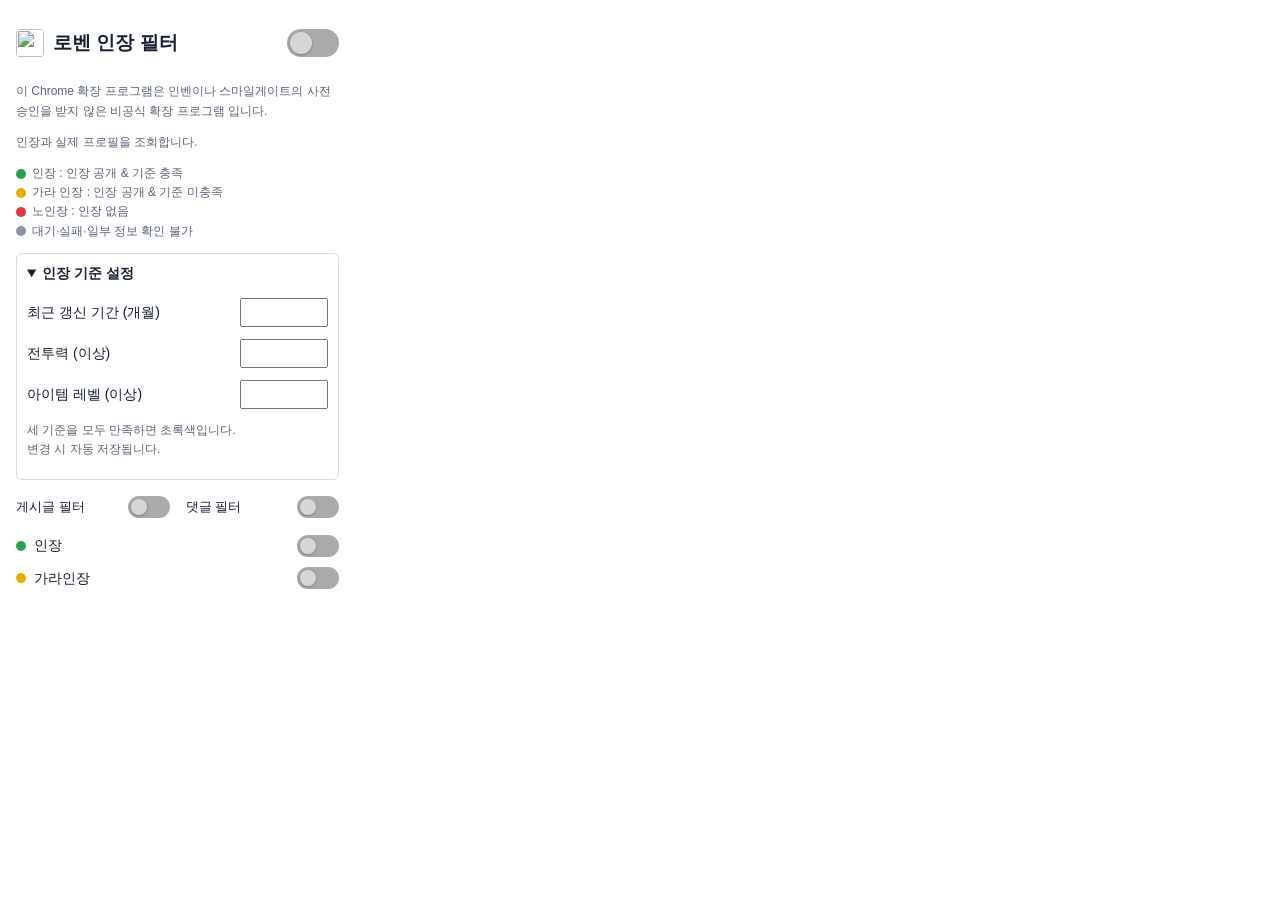
==== popup.html @ ba02e5dd "Prepare initial distribution 0.5.6" ====
<!doctype html><html lang="ko"><meta charset="utf-8"><title>로아 인벤 필터</title><link rel="stylesheet" href="popup.css"><body>
<div class="popup-header"><h1 class="popup-title"><img src="icons/icon-48.png" width="28" height="28" alt="">로벤 인장 필터</h1><button type="button" id="enabled" class="color-switch main-switch" role="switch" aria-label="로벤 인장 필터 전체 켜기"><span class="thumb"></span></button></div><p>이 Chrome 확장 프로그램은 인벤이나 스마일게이트의 사전 승인을 받지 않은 비공식 확장 프로그램 입니다.</p><p>인장과 실제 프로필을 조회합니다.</p>
<p class="legend"><span class="legend-dot green"></span>인장 : 인장 공개 &amp; 기준 충족<br><span class="legend-dot yellow"></span>가라 인장 : 인장 공개 &amp; 기준 미충족<br><span class="legend-dot red"></span>노인장 : 인장 없음<br><span class="legend-dot black"></span>대기·실패·일부 정보 확인 불가</p>
<details class="criteria" open><summary>인장 기준 설정</summary><div class="criteria-body">
<label for="months">최근 갱신 기간 (개월)<input id="months" type="number" min="1" max="120" step="1" required></label>
<label for="minPower">전투력 (이상)<input id="minPower" type="number" min="0" max="1000000000" step="any" required></label>
<label for="minItem">아이템 레벨 (이상)<input id="minItem" type="number" min="0" max="1000000" step="any" required></label>
<p class="sentence-lines"><span>세 기준을 모두 만족하면 초록색입니다.</span><span>변경 시 자동 저장됩니다.</span></p></div></details>
<div class="master-filters">
<div class="master-filter"><span>게시글 필터</span><button type="button" id="posts" class="color-switch" role="switch" aria-label="게시글 필터"><span class="thumb"></span></button></div>
<div class="master-filter"><span>댓글 필터</span><button type="button" id="comments" class="color-switch" role="switch" aria-label="댓글 필터"><span class="thumb"></span></button></div>
</div>
<div class="color-row"><span class="legend-dot green"></span>인장<div class="switch-controls"><span id="green-state" class="switch-state"></span><button type="button" id="green" class="color-switch" role="switch" aria-label="인장 표시"><span class="thumb"></span></button></div></div>
<div class="color-row"><span class="legend-dot yellow"></span>가라인장<div class="switch-controls"><span id="yellow-state" class="switch-state"></span><button type="button" id="yellow" class="color-switch" role="switch" aria-label="가라인장 표시"><span class="thumb"></span></button></div></div>
<div class="color-row"><span class="legend-dot red"></span>노인장<div class="switch-controls"><span id="red-state" class="switch-state"></span><button type="button" id="red" class="color-switch" role="switch" aria-label="노인장 표시"><span class="thumb"></span></button></div></div>
<div class="color-row"><span class="legend-dot black"></span>판정 대기·실패<div class="switch-controls"><span id="black-state" class="switch-state"></span><button type="button" id="black" class="color-switch" role="switch" aria-label="판정 대기·실패 표시"><span class="thumb"></span></button></div></div>
<div class="cache-footer"><p class="sentence-lines"><span>검증 결과는 30분간 유지됩니다.</span><span>노인장과 검증 실패는 구분됩니다.</span></p><button id="clear">인장 검증<br>새로고침</button></div><p id="status" role="status"></p>
<script src="settings.js"></script><script src="popup.js"></script></body></html>
---- popup.css ----
body{width:290px;padding:16px;font:14px/1.6 sans-serif;color:#182132}h1{font-size:19px}label{display:flex;align-items:center;gap:8px;margin:12px 0}select{margin-left:auto}p{font-size:12px;color:#596476}button{padding:8px;border:0;background:#244fc6;color:white;border-radius:5px;cursor:pointer}
 .legend-dot{display:inline-block;width:10px;height:10px;border-radius:50%;margin-right:6px;vertical-align:middle;background:#111}
 .legend-dot.green{background:#22a447}.legend-dot.yellow{background:#e2ae00}.legend-dot.red{background:#df3940}
fieldset{border:1px solid #d5dbe5;border-radius:6px;margin:14px 0;padding:8px 10px}legend{font-weight:bold}input[type="number"]{width:88px;margin-left:auto;padding:5px;box-sizing:border-box}
 .legend-dot.black{background:#8b95a5}
 .color-row{display:flex;align-items:center;gap:8px;margin:14px 0}.color-row .legend-dot{margin-right:0}.switch-controls{margin-left:auto;display:flex;align-items:center;gap:8px}.switch-state{font-size:12px;color:#596476;min-width:48px}
 button.color-switch{position:relative;width:42px;height:22px;padding:0;border-radius:11px;background:#aaaaaa;flex-shrink:0}
 .color-switch .thumb{position:absolute;left:3px;top:3px;width:16px;height:16px;border-radius:50%;background:#d6d6d6;transition:transform .15s,background .15s;box-shadow:0 1px 3px #0004}
 .color-switch[aria-checked="true"] .thumb{transform:translateX(20px);background:#555555}
 .master-filters{display:flex;gap:16px;margin:16px 0}.master-filter{display:flex;align-items:center;justify-content:space-between;gap:8px;flex:1;font-size:13px;white-space:nowrap}
 .color-switch:focus-visible{outline:2px solid #244fc6;outline-offset:3px}
 @media(prefers-reduced-motion:reduce){.color-switch .thumb{transition:none}}
 .sentence-lines span{display:block;white-space:nowrap}
 .criteria{border:1px solid #d5dbe5;border-radius:6px;margin:14px 0;padding:8px 10px}.criteria summary{font-weight:bold;cursor:pointer}.criteria-body{padding-top:2px}.criteria summary:focus-visible{outline:2px solid #244fc6;outline-offset:3px}
html{width:370px;height:590px;overflow:hidden}body{box-sizing:border-box;width:370px;height:590px;margin:0;padding:16px;overflow-y:auto;scrollbar-gutter:stable}
.cache-footer{display:flex;align-items:center;justify-content:space-between;gap:12px}.cache-footer p{margin:10px 0}.cache-footer #clear{flex-shrink:0;font-size:11px;line-height:1.4;padding:7px 10px}.criteria{margin:10px 0}.color-row{margin:10px 0}#status{min-height:19px;margin:6px 0 0}
 .cache-footer #clear{min-width:124px;padding:9px 12px;white-space:nowrap}
 .cache-footer #clear{font-size:15px;font-weight:700}
 .popup-title{display:flex;align-items:center;gap:9px}.popup-title img{display:block;flex-shrink:0;border-radius:4px}
 .popup-header{display:flex;align-items:center;justify-content:space-between;gap:12px}.popup-header h1{margin:12px 0}.popup-header .main-switch{width:52px;height:28px;border-radius:14px}.main-switch .thumb{width:22px;height:22px}.main-switch[aria-checked="true"] .thumb{transform:translateX(24px)}
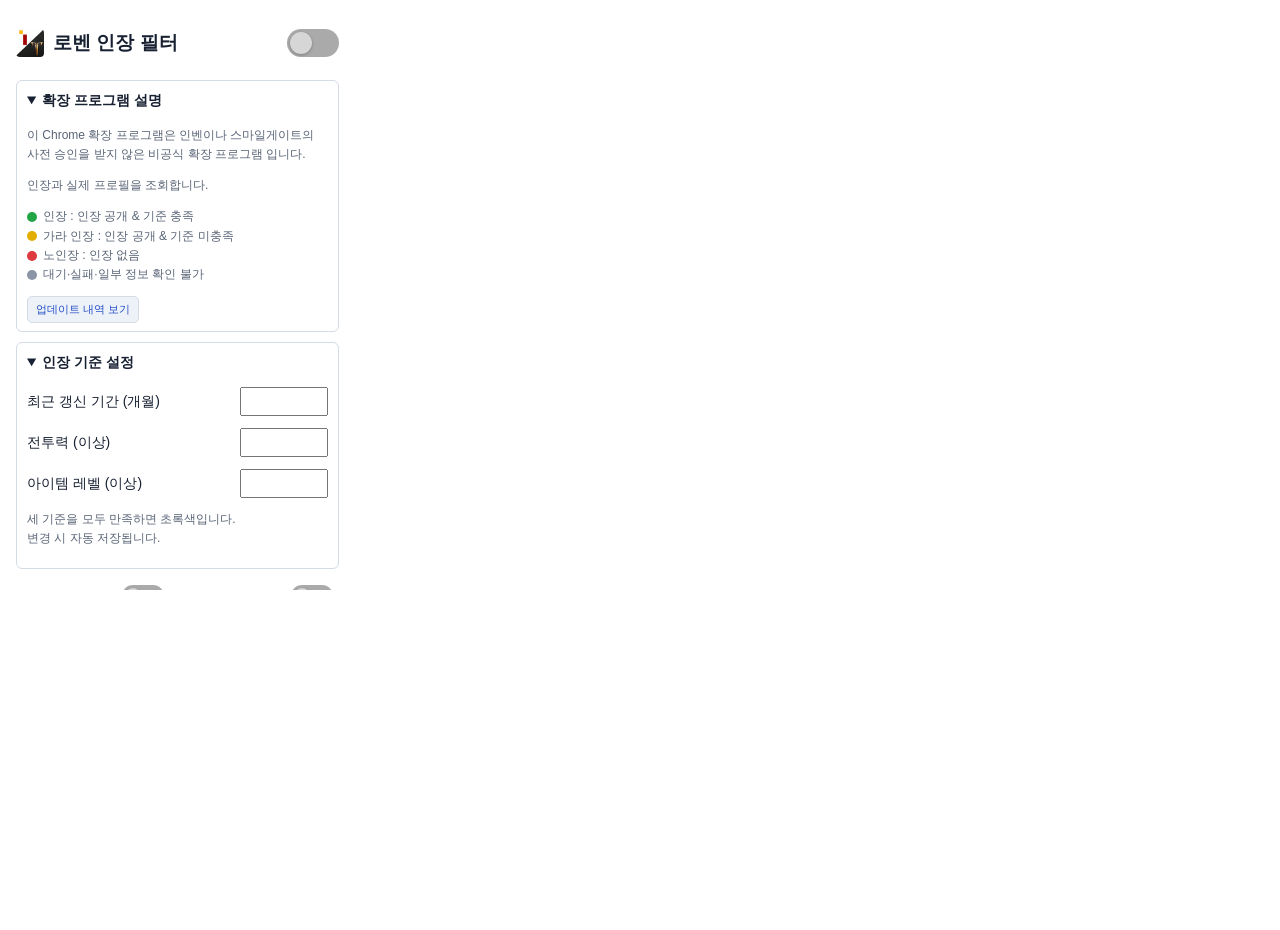
==== commit 2db62ada: "Prepare 0.6.0 Chrome Web Store update" ====
--- a/popup.html
+++ b/popup.html
@@ -1,21 +1,23 @@
-<!doctype html><html lang="ko"><meta charset="utf-8"><title>로아 인벤 필터</title><link rel="stylesheet" href="popup.css"><body>
-<div class="popup-header"><h1 class="popup-title"><img src="icons/icon-48.png" width="28" height="28" alt="">로벤 인장 필터</h1><button type="button" id="enabled" class="color-switch main-switch" role="switch" aria-label="로벤 인장 필터 전체 켜기"><span class="thumb"></span></button></div><p>이 Chrome 확장 프로그램은 인벤이나 스마일게이트의 사전 승인을 받지 않은 비공식 확장 프로그램 입니다.</p><p>인장과 실제 프로필을 조회합니다.</p>
+<!doctype html><html lang="ko"><meta charset="utf-8"><title>로아 인벤 필터</title><link rel="stylesheet" href="popup.css"><link rel="stylesheet" href="release-notes.css"><body>
+<div class="popup-header"><h1 class="popup-title"><img src="icons/icon-48.png" width="28" height="28" alt="">로벤 인장 필터</h1><div class="program-controls"><span id="enabled-state" class="program-state" aria-live="polite"></span><button type="button" id="enabled" class="color-switch main-switch" role="switch" aria-label="로벤 인장 필터 전체 켜기"><span class="thumb"></span></button></div></div><details class="criteria extension-description" open><summary>확장 프로그램 설명</summary><div class="criteria-body"><p>이 Chrome 확장 프로그램은 인벤이나 스마일게이트의 사전 승인을 받지 않은 비공식 확장 프로그램 입니다.</p><p>인장과 실제 프로필을 조회합니다.</p>
 <p class="legend"><span class="legend-dot green"></span>인장 : 인장 공개 &amp; 기준 충족<br><span class="legend-dot yellow"></span>가라 인장 : 인장 공개 &amp; 기준 미충족<br><span class="legend-dot red"></span>노인장 : 인장 없음<br><span class="legend-dot black"></span>대기·실패·일부 정보 확인 불가</p>
+<button type="button" id="view-updates" class="view-updates">업데이트 내역 보기</button></div></details>
 <details class="criteria" open><summary>인장 기준 설정</summary><div class="criteria-body">
 <label for="months">최근 갱신 기간 (개월)<input id="months" type="number" min="1" max="120" step="1" required></label>
 <label for="minPower">전투력 (이상)<input id="minPower" type="number" min="0" max="1000000000" step="any" required></label>
 <label for="minItem">아이템 레벨 (이상)<input id="minItem" type="number" min="0" max="1000000" step="any" required></label>
 <p class="sentence-lines"><span>세 기준을 모두 만족하면 초록색입니다.</span><span>변경 시 자동 저장됩니다.</span></p></div></details>
 <div class="master-filters">
-<div class="master-filter"><span>게시글 필터</span><button type="button" id="posts" class="color-switch" role="switch" aria-label="게시글 필터"><span class="thumb"></span></button></div>
-<div class="master-filter"><span>댓글 필터</span><button type="button" id="comments" class="color-switch" role="switch" aria-label="댓글 필터"><span class="thumb"></span></button></div>
+<div class="master-filter"><span>게시글 필터</span><div class="split-switch"><button type="button" id="posts" class="color-switch" role="switch" aria-label="게시글 필터"><span class="thumb"></span></button><span id="posts-state" class="switch-state"></span></div></div>
+<div class="master-filter"><span>댓글 필터</span><div class="split-switch"><button type="button" id="comments" class="color-switch" role="switch" aria-label="댓글 필터"><span class="thumb"></span></button><span id="comments-state" class="switch-state"></span></div></div>
 </div>
-<div class="color-row"><span class="legend-dot green"></span>인장<div class="switch-controls"><span id="green-state" class="switch-state"></span><button type="button" id="green" class="color-switch" role="switch" aria-label="인장 표시"><span class="thumb"></span></button></div></div>
-<div class="color-row"><span class="legend-dot yellow"></span>가라인장<div class="switch-controls"><span id="yellow-state" class="switch-state"></span><button type="button" id="yellow" class="color-switch" role="switch" aria-label="가라인장 표시"><span class="thumb"></span></button></div></div>
-<div class="color-row"><span class="legend-dot red"></span>노인장<div class="switch-controls"><span id="red-state" class="switch-state"></span><button type="button" id="red" class="color-switch" role="switch" aria-label="노인장 표시"><span class="thumb"></span></button></div></div>
-<div class="color-row"><span class="legend-dot black"></span>판정 대기·실패<div class="switch-controls"><span id="black-state" class="switch-state"></span><button type="button" id="black" class="color-switch" role="switch" aria-label="판정 대기·실패 표시"><span class="thumb"></span></button></div></div>
+<div class="split-color-row split-heading"><span>색상별 표시</span><span>게시글</span><span>댓글</span></div><div class="split-color-row"><span class="color-label"><span class="legend-dot green"></span>인장</span><div class="split-switch"><button type="button" id="posts_green" class="color-switch" role="switch" aria-label="게시글 인장 표시"><span class="thumb"></span></button><span id="posts_green-state" class="switch-state"></span></div><div class="split-switch"><button type="button" id="comments_green" class="color-switch" role="switch" aria-label="댓글 인장 표시"><span class="thumb"></span></button><span id="comments_green-state" class="switch-state"></span></div></div>
+<div class="split-color-row"><span class="color-label"><span class="legend-dot yellow"></span>가라인장</span><div class="split-switch"><button type="button" id="posts_yellow" class="color-switch" role="switch" aria-label="게시글 가라인장 표시"><span class="thumb"></span></button><span id="posts_yellow-state" class="switch-state"></span></div><div class="split-switch"><button type="button" id="comments_yellow" class="color-switch" role="switch" aria-label="댓글 가라인장 표시"><span class="thumb"></span></button><span id="comments_yellow-state" class="switch-state"></span></div></div>
+<div class="split-color-row"><span class="color-label"><span class="legend-dot red"></span>노인장</span><div class="split-switch"><button type="button" id="posts_red" class="color-switch" role="switch" aria-label="게시글 노인장 표시"><span class="thumb"></span></button><span id="posts_red-state" class="switch-state"></span></div><div class="split-switch"><button type="button" id="comments_red" class="color-switch" role="switch" aria-label="댓글 노인장 표시"><span class="thumb"></span></button><span id="comments_red-state" class="switch-state"></span></div></div>
+<div class="split-color-row"><span class="color-label"><span class="legend-dot black"></span>판정 대기·실패</span><div class="split-switch"><button type="button" id="posts_black" class="color-switch" role="switch" aria-label="게시글 판정 대기·실패 표시"><span class="thumb"></span></button><span id="posts_black-state" class="switch-state"></span></div><div class="split-switch"><button type="button" id="comments_black" class="color-switch" role="switch" aria-label="댓글 판정 대기·실패 표시"><span class="thumb"></span></button><span id="comments_black-state" class="switch-state"></span></div></div>
+<div class="panel-option"><span>통계 패널 표시</span><div class="panel-controls"><div id="panelPosition" class="panel-position" role="group" aria-label="통계 패널 위치"><button type="button" data-position="left" aria-pressed="false">좌측</button><button type="button" data-position="right" aria-pressed="false">우측</button></div><div class="split-switch"><button type="button" id="panelVisible" class="color-switch" role="switch" aria-label="통계 패널 표시"><span class="thumb"></span></button><span id="panelVisible-state" class="switch-state"></span></div></div></div>
 <div class="cache-footer"><p class="sentence-lines"><span>검증 결과는 30분간 유지됩니다.</span><span>노인장과 검증 실패는 구분됩니다.</span></p><button id="clear">인장 검증<br>새로고침</button></div><p id="status" role="status"></p>
-<script src="settings.js"></script><script src="popup.js"></script></body></html>
+<script src="settings.js"></script><script src="release-notes.js"></script><script src="popup.js"></script></body></html>
 
 
 
--- a/popup.css
+++ b/popup.css
@@ -18,3 +18,33 @@
  .cache-footer #clear{font-size:15px;font-weight:700}
  .popup-title{display:flex;align-items:center;gap:9px}.popup-title img{display:block;flex-shrink:0;border-radius:4px}
  .popup-header{display:flex;align-items:center;justify-content:space-between;gap:12px}.popup-header h1{margin:12px 0}.popup-header .main-switch{width:52px;height:28px;border-radius:14px}.main-switch .thumb{width:22px;height:22px}.main-switch[aria-checked="true"] .thumb{transform:translateX(24px)}
+
+.panel-option{display:flex;justify-content:space-between;align-items:center;margin:14px 0}.split-color-row{display:grid;grid-template-columns:minmax(130px,1fr) 72px 72px;gap:8px;align-items:center;margin:12px 0}.split-heading{font-size:12px;color:#596476;text-align:center}.split-heading span:first-child{text-align:left}.split-switch{display:flex;flex-direction:column;align-items:center;gap:3px}.split-switch .switch-state{min-width:0;font-size:11px}.color-label{white-space:nowrap;font-size:13px}
+
+.panel-controls{display:flex;align-items:center;gap:10px}.panel-controls select{margin:0;padding:4px 6px;border:1px solid #c9ced6;border-radius:4px;background:#fff;color:#182132;font:12px sans-serif}.master-filter .split-switch{min-width:54px}.master-filter .switch-state{white-space:nowrap}
+/* Align each label with the switch itself, excluding its caption below. */
+.master-filter{align-items:flex-start}
+.master-filter>span,.color-label{height:22px;display:flex;align-items:center}
+.split-color-row{align-items:start}
+.split-switch{gap:2px}
+.split-switch .switch-state{font-size:10px;line-height:13px;text-align:center}
+.panel-controls{gap:10px;padding-right:6px}
+.panel-position{display:flex;border:1px solid #aaaaaa;border-radius:4px;overflow:hidden}
+.panel-position button{padding:4px 9px;border-radius:0;background:#eeeeee;color:#596476;font:12px/18px sans-serif}
+.panel-position button+button{border-left:1px solid #aaaaaa}
+.panel-position button[aria-pressed="true"]{background:#555555;color:#ffffff}
+.panel-position button:focus-visible{outline:2px solid #244fc6;outline-offset:-2px}
+.panel-option{align-items:flex-start}
+.panel-option>span{height:22px;display:flex;align-items:center}
+.panel-controls{align-items:flex-start;padding-right:0;gap:16px}
+.panel-position{margin-right:4px}
+.panel-controls>.split-switch{min-width:54px}
+.panel-position button{padding-top:1px;padding-bottom:1px}
+.program-controls{display:flex;align-items:center;gap:8px;flex-shrink:0}
+.program-state{font-size:10px;line-height:13px;color:#596476;white-space:pre-line;text-align:center}
+.master-filters{margin-bottom:4px}
+.split-heading{margin-top:3px}
+.panel-controls>.split-switch{width:72px;min-width:72px}
+
+.view-updates{padding:4px 8px;font:11px/1.5 sans-serif;background:#edf1f8;color:#244fc6;border:1px solid #d5dbe5}
+.view-updates:focus-visible{outline:2px solid #244fc6;outline-offset:2px}
--- a/release-notes.css
+++ b/release-notes.css
@@ -0,0 +1,9 @@
+#ivpf-update-notice{box-sizing:border-box;width:460px;max-width:calc(100vw - 32px);max-height:calc(100dvh - 32px);overflow:auto;padding:24px;border:0;border-radius:12px;background:#fff;color:#222;box-shadow:0 8px 40px #0005;font:14px/1.7 sans-serif}
+#ivpf-update-notice::backdrop{background:#0006}
+#ivpf-update-notice h2{margin:0 0 16px;font:700 17px/1.5 sans-serif}
+#ivpf-update-notice h3{margin:0 0 8px;font:700 14px/1.5 sans-serif}
+#ivpf-update-notice ol{margin:0;padding-left:24px;list-style:decimal}
+#ivpf-update-notice li{display:list-item;margin:7px 0}
+#ivpf-update-notice p{margin:8px 0;color:#b42318}
+#ivpf-update-notice button{display:block;margin:18px 0 0 auto;padding:8px 24px;border:0;border-radius:6px;background:#2851ce;color:#fff;font:700 14px/1.5 sans-serif;cursor:pointer}
+#ivpf-update-notice button:focus-visible{outline:2px solid #222;outline-offset:3px}
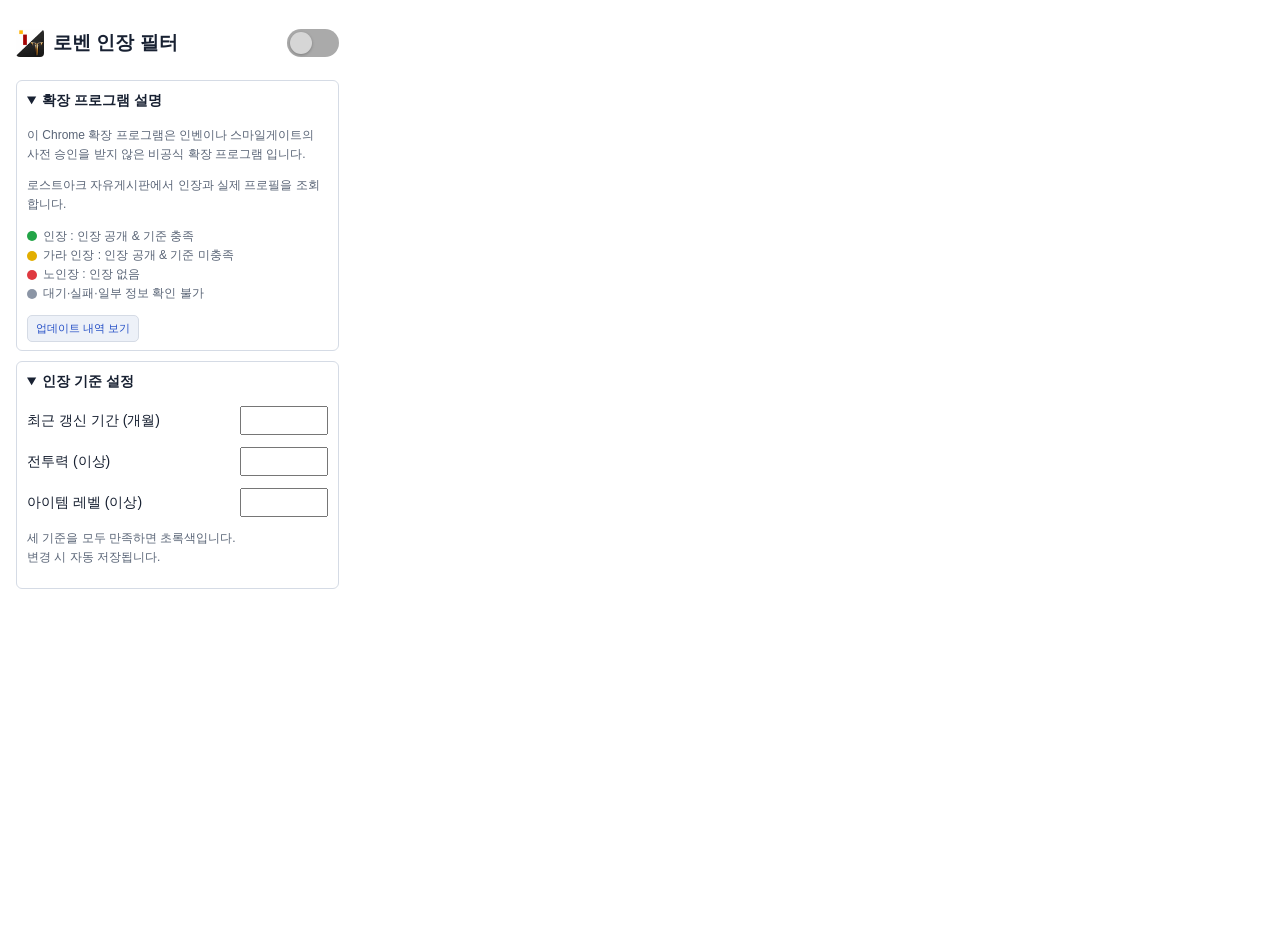
==== commit 9d4148a9: "Prepare 0.6.3 distribution: free-board scope, request pacing and six release notes" ====
--- a/popup.html
+++ b/popup.html
@@ -1,5 +1,5 @@
 <!doctype html><html lang="ko"><meta charset="utf-8"><title>로아 인벤 필터</title><link rel="stylesheet" href="popup.css"><link rel="stylesheet" href="release-notes.css"><body>
-<div class="popup-header"><h1 class="popup-title"><img src="icons/icon-48.png" width="28" height="28" alt="">로벤 인장 필터</h1><div class="program-controls"><span id="enabled-state" class="program-state" aria-live="polite"></span><button type="button" id="enabled" class="color-switch main-switch" role="switch" aria-label="로벤 인장 필터 전체 켜기"><span class="thumb"></span></button></div></div><details class="criteria extension-description" open><summary>확장 프로그램 설명</summary><div class="criteria-body"><p>이 Chrome 확장 프로그램은 인벤이나 스마일게이트의 사전 승인을 받지 않은 비공식 확장 프로그램 입니다.</p><p>인장과 실제 프로필을 조회합니다.</p>
+<div class="popup-header"><h1 class="popup-title"><img src="icons/icon-48.png" width="28" height="28" alt="">로벤 인장 필터</h1><div class="program-controls"><span id="enabled-state" class="program-state" aria-live="polite"></span><button type="button" id="enabled" class="color-switch main-switch" role="switch" aria-label="로벤 인장 필터 전체 켜기"><span class="thumb"></span></button></div></div><details class="criteria extension-description" open><summary>확장 프로그램 설명</summary><div class="criteria-body"><p>이 Chrome 확장 프로그램은 인벤이나 스마일게이트의 사전 승인을 받지 않은 비공식 확장 프로그램 입니다.</p><p>로스트아크 자유게시판에서 인장과 실제 프로필을 조회합니다.</p>
 <p class="legend"><span class="legend-dot green"></span>인장 : 인장 공개 &amp; 기준 충족<br><span class="legend-dot yellow"></span>가라 인장 : 인장 공개 &amp; 기준 미충족<br><span class="legend-dot red"></span>노인장 : 인장 없음<br><span class="legend-dot black"></span>대기·실패·일부 정보 확인 불가</p>
 <button type="button" id="view-updates" class="view-updates">업데이트 내역 보기</button></div></details>
 <details class="criteria" open><summary>인장 기준 설정</summary><div class="criteria-body">
